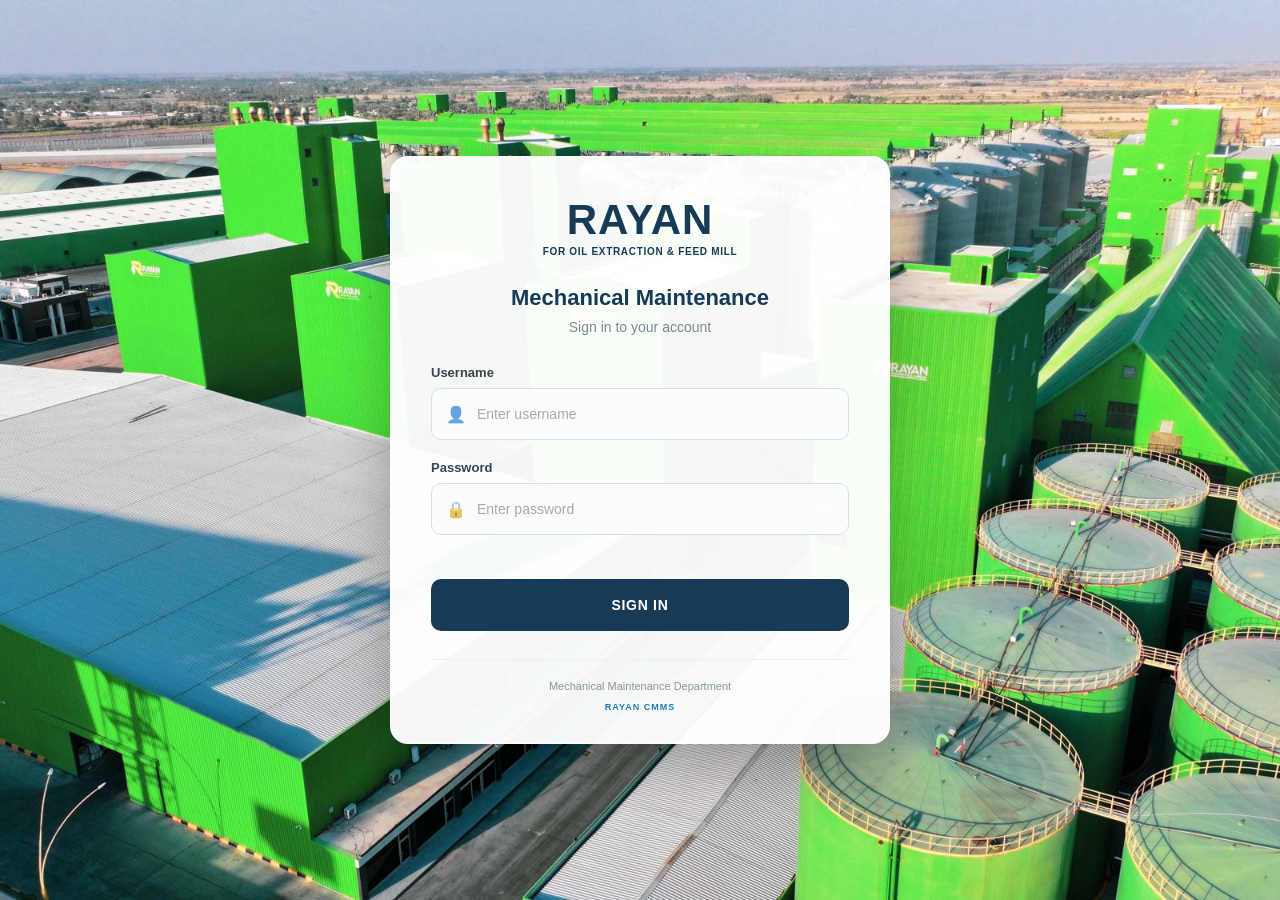
==== RAYAN_CMMS_WEB_HTML_CSS_JS/daily-report-approvals.html @ e552eb0a "Prepare CMMS for Render deployment" ====
<!doctype html>
<html lang="en">
<head>
  <meta charset="utf-8">
  <meta name="viewport" content="width=device-width, initial-scale=1"><meta name="theme-color" content="#062857"><meta name="mobile-web-app-capable" content="yes"><link rel="manifest" href="manifest.webmanifest">
  <title>Daily Report Approvals | RAYAN CMMS</title>
  <link rel="stylesheet" href="css/approvals.css">
  <link rel="stylesheet" href="css/mobile-web-app.css?v=1">
</head>
<body>
  <header><a href="index.html#daily-reports">← CMMS Dashboard</a><h1>Daily Report Approval Inbox</h1><span id="account-name"></span></header>
  <main><section class="panel"><h2>Submitted reports awaiting review</h2><table><thead><tr><th>Report No.</th><th>Date</th><th>Technician</th><th>Shift</th><th>Equipment</th><th>Actions</th></tr></thead><tbody id="approval-rows"><tr><td colspan="6">Loading reports…</td></tr></tbody></table></section><aside class="panel details"><h2>Approval details</h2><div id="approval-detail">Choose a submitted report to view its activity summary.</div></aside></main>
  <script src="js/api.js?v=4"></script>
  <script src="js/daily-report-approvals.js"></script>
</body>
</html>
---- RAYAN_CMMS_WEB_HTML_CSS_JS/css/approvals.css ----
:root{--ink:#102b5d;--blue:#075cf5;--line:#e2e8f2;--bg:#f5f8fc;--red:#d92d3a}*{box-sizing:border-box}body{margin:0;background:var(--bg);font-family:Arial,sans-serif;color:var(--ink)}header{height:74px;background:#08285a;color:#fff;display:flex;align-items:center;padding:0 35px;gap:25px}header a{color:#fff;text-decoration:none;font-size:13px}header h1{font-size:22px;margin:0}header span{margin-left:auto;font-size:13px;color:#d5e2f8}main{display:grid;grid-template-columns:minmax(0,1fr) 330px;gap:18px;padding:28px;max-width:1450px;margin:auto}.panel{background:#fff;border:1px solid var(--line);border-radius:9px;box-shadow:0 3px 13px #0d32630a}.panel h2{font-size:16px;margin:0;padding:18px;border-bottom:1px solid var(--line)}table{border-collapse:collapse;width:100%}th,td{padding:14px;text-align:left;border-bottom:1px solid var(--line);font-size:13px}th{font-size:11px;background:#fbfcff}.code{color:#075cf5;font-weight:bold}.button{border:1px solid #c9d6ea;background:#fff;border-radius:5px;padding:7px 10px;color:var(--ink);font-weight:bold;cursor:pointer;font-size:11px}.button.primary{background:var(--blue);color:#fff;border-color:var(--blue)}.button.danger{color:var(--red);border-color:#fecbd0}.details{padding-bottom:16px}.details h3{font-size:17px;margin:16px}.details p{font-size:13px;margin:13px 16px;line-height:1.5}.details .actions{padding:5px 16px;display:flex;gap:8px}.error{color:var(--red)}@media(max-width:900px){main{grid-template-columns:1fr;padding:14px}.details{min-height:200px}}
---- RAYAN_CMMS_WEB_HTML_CSS_JS/css/mobile-web-app.css ----
/* Shared mobile Web App layer — loaded after each page stylesheet. */
:root{color-scheme:light}html{-webkit-text-size-adjust:100%;text-size-adjust:100%}body{overflow-x:hidden;-webkit-tap-highlight-color:transparent}button,input,select,textarea{touch-action:manipulation}.content,.main-content{min-width:0}.mobile-menu-button,.mobile-sidebar-backdrop{display:none}

@media (max-width:760px){
  body.mobile-shell-ready{overflow-x:hidden}
  .mobile-menu-button{position:fixed;z-index:42;top:13px;left:13px;display:grid;width:43px;height:43px;padding:11px 10px;border:1px solid #c7d7ef;border-radius:12px;background:#fff;box-shadow:0 7px 20px #06285728;gap:5px;cursor:pointer;transition:transform .2s ease,background .2s ease}
  .mobile-menu-button span{display:block;height:2px;border-radius:10px;background:#0b356f;transition:transform .2s ease,opacity .2s ease}
  body.sidebar-open .mobile-menu-button{background:#e9f2ff;transform:translateX(226px)}
  body.sidebar-open .mobile-menu-button span:nth-child(1){transform:translateY(7px) rotate(45deg)}body.sidebar-open .mobile-menu-button span:nth-child(2){opacity:0}body.sidebar-open .mobile-menu-button span:nth-child(3){transform:translateY(-7px) rotate(-45deg)}
  .mobile-sidebar-backdrop{position:fixed;z-index:29;inset:0;border:0;background:#01173788;opacity:0;pointer-events:none;transition:opacity .22s ease;cursor:pointer}.sidebar-open .mobile-sidebar-backdrop{opacity:1;pointer-events:auto}
  .shell .sidebar,.app .sidebar{position:fixed;z-index:35;inset:0 auto 0 0;width:min(82vw,294px);min-width:0;padding-top:18px;transform:translateX(-105%);transition:transform .25s cubic-bezier(.2,.8,.2,1);box-shadow:12px 0 35px #00183a45}.sidebar-open .shell .sidebar,.sidebar-open .app .sidebar{transform:translateX(0)}
  .shell .brand,.app .brand{min-height:80px;padding:10px 18px 15px}.shell .brand-mark{font-size:34px}.shell .brand b,.app .brand-title{font-size:25px}.shell .brand small,.app .brand-subtitle{font-size:10px}.shell .nav,.app .sidebar-nav{padding:12px 14px}.shell .nav-link,.app .nav-item{min-height:46px;font-size:15px}.shell .nav-link i,.app .nav-icon{width:24px;font-size:18px}.shell .profile,.app .sidebar-bottom{padding:14px 16px 16px}.shell .profile>span:not(.avatar),.shell .profile strong,.app .user-details,.app .user-arrow{display:flex}
  .shell .content,.app .main-content{margin-left:0;padding:76px 13px 28px}
  .shell .page-header,.app .topbar{display:flex;align-items:flex-start;flex-direction:column;gap:16px;margin-bottom:18px}.shell .page-header h1,.app .page-title h1{font-size:26px;letter-spacing:-.7px}.shell .page-header p,.app .page-title p{font-size:13px;line-height:1.45}.shell .header-actions{display:grid;width:100%;grid-template-columns:minmax(0,1fr) auto;gap:8px}.shell .search{grid-column:1/-1;width:100%;height:45px}.shell .filter-button{justify-content:center;width:46px;padding:0;font-size:0}.shell .filter-button span{display:none}.shell .filter-button:first-letter{font-size:18px}.shell .date-button{min-width:0;width:auto;justify-content:center;padding:0 11px;font-size:0}.shell .date-button span{display:none}.shell .primary{grid-column:1/-1;width:100%;height:46px;font-size:14px}
  .shell .metric-grid{grid-template-columns:repeat(2,minmax(0,1fr));gap:9px;margin-bottom:13px}.shell .metric{height:132px;padding:14px;border-radius:12px}.shell .metric h3{font-size:11px;line-height:1.25}.shell .metric b{margin-top:18px;font-size:25px}.shell .metric .glyph{top:auto;right:13px;bottom:13px;width:35px;height:35px;font-size:18px}.shell .metric .trend{font-size:10px;max-width:92px;line-height:1.25}.shell .workspace,.shell .kpi-layout{grid-template-columns:1fr;gap:10px}.shell .panel{border-radius:12px}.shell .tabs{height:50px;gap:20px;padding:0 13px;overflow-x:auto;scrollbar-width:none}.shell .tabs::-webkit-scrollbar{display:none}.shell .tab{height:50px;white-space:nowrap}.shell .table-wrap{-webkit-overflow-scrolling:touch}.shell .pagination{gap:8px;min-height:54px;padding:0 12px;overflow-x:auto;white-space:nowrap}.shell .pagination>span:first-child{display:none}.shell .split{grid-template-columns:1fr}.shell .equipment-list{display:none}.shell .chart-panel{min-height:230px;padding:15px}.shell .bars{gap:8px}.shell .h-bars span{width:96px}.shell .detail{display:block}.shell .detail-list div{font-size:11px}.shell .toast{right:13px;bottom:14px;max-width:calc(100vw - 26px);border-radius:10px}
  .app .topbar-actions{display:grid;width:100%;grid-template-columns:1fr auto;gap:8px}.app .top-search{grid-column:1/-1;width:100%;height:45px}.app .filter-button{width:46px;padding:0;justify-content:center;font-size:0}.app .filter-button span{font-size:18px}.app .date-filter{min-width:0;width:auto;padding:0 8px}.app .date-filter>span:first-child,.app .date-filter>span:nth-of-type(2){display:none}.app .date-filter input{width:102px;font-size:11px}.app .new-report-button{grid-column:1/-1;width:100%;min-height:46px}.app .stats-grid{display:grid;grid-auto-flow:column;grid-auto-columns:minmax(155px,78vw);grid-template-columns:none;overflow-x:auto;scroll-snap-type:x mandatory;scrollbar-width:none;padding-bottom:3px;margin:0 -13px 14px;padding-left:13px;padding-right:13px}.app .stats-grid::-webkit-scrollbar{display:none}.app .stat-card{min-height:128px;padding:15px;scroll-snap-align:start;border-radius:12px}.app .stat-title{font-size:11px}.app .stat-value{margin-top:16px;font-size:26px}.app .stat-change{margin-top:12px}.app .stat-icon{flex-basis:38px;width:38px;height:38px;font-size:17px}.app .reports-layout{grid-template-columns:1fr;gap:10px}.app .reports-panel,.app .details-panel{border-radius:12px}.app .report-tabs{min-height:51px;padding-left:0;scrollbar-width:none}.app .report-tabs::-webkit-scrollbar{display:none}.app .report-tab{padding:0 14px;font-size:12px}.app .table-container{-webkit-overflow-scrolling:touch}.app .table-container table{min-width:940px}.app .table-container th{height:45px}.app .table-container td{height:53px;font-size:11px}.app .pagination{min-height:58px;flex-wrap:wrap;justify-content:center;padding:10px}.app .pagination-info,.app .rows-per-page{width:100%;justify-content:center}.app .details-panel{min-height:auto}.app .empty-details{min-height:210px}.app .details-content{padding:15px}
  .tool-bar{position:sticky;top:0;z-index:20;height:auto;min-height:54px;padding:9px 11px;gap:7px;flex-wrap:wrap;border-bottom:1px solid #ffffff1c}.tool-bar a,.tool-bar button{font-size:11px}.tool-bar span{order:3;flex:1 0 100%;overflow:hidden;text-align:center;text-overflow:ellipsis;white-space:nowrap}.report-paper{width:100%;margin:0;padding:12px 10px 88px;box-shadow:none}.report-head{grid-template-columns:1fr;gap:11px;min-width:0;padding-bottom:11px}.company-logo,.report-title{text-align:center}.company-logo img{width:210px;margin:auto}.company-logo span{margin-left:0}.report-title h1{font-size:22px;line-height:1.18}.report-title h2{margin-top:7px;font-size:14px}.form-meta{width:100%}.form-meta div{min-height:32px;padding:0 12px;font-size:12px}.report-info{grid-template-columns:1fr;min-width:0;margin:10px 0}.info-column{padding:9px 11px}.info-column+.info-column{border-top:1px solid var(--line);border-left:0}.info-column label{grid-template-columns:1fr;gap:3px;min-height:auto;margin:7px 0;font-size:12px}.info-column input,.info-column select{height:34px;font-size:14px}.activity-tools{align-items:stretch;flex-direction:column;gap:9px;margin:8px 0}.activity-tools>div{align-items:flex-start;flex-direction:column;gap:3px}.add-page-button{width:100%;min-height:40px}.activity-page{overflow-x:auto;max-width:100%;-webkit-overflow-scrolling:touch;border-radius:7px}.activity-page-label,.activity-table{min-width:1040px}.activity-table th{font-size:11px}.report-bottom{grid-template-columns:1fr;min-width:0}.parts-table{min-width:650px}.report-bottom>table{overflow-x:auto;display:block;max-width:100%;-webkit-overflow-scrolling:touch}.notes-box{min-height:160px}.notes-heading{height:auto;min-height:42px;align-items:stretch;flex-wrap:wrap;padding:9px 10px;gap:8px}.notes-heading span{min-height:31px;margin-left:auto;border:0;padding:0;font-size:11px}.notes-heading output{width:80px}.notes-box textarea{min-height:125px}.form-actions{position:sticky;bottom:0;z-index:15;flex-wrap:wrap;margin:15px -10px -88px;padding:10px;background:#fff;box-shadow:0 -6px 18px #0928581c}.form-actions p{flex:1 0 100%;margin:0 0 2px;font-size:11px}.form-actions button{flex:1;padding:10px 7px;font-size:11px}
  .login-page{min-height:100svh;padding:18px 13px;align-items:center}.login-card{width:100%;max-width:410px;border-radius:16px}.login-card .brand-name{font-size:38px}.login-title h1{font-size:23px}
}

@media (max-width:380px){.app .date-filter{display:none}.shell .metric b{font-size:22px}.shell .metric .trend{font-size:9px}.tool-bar a,.tool-bar button{padding:7px 4px}.form-actions button{font-size:10px}}
@media (prefers-reduced-motion:reduce){*,*::before,*::after{scroll-behavior:auto!important;transition-duration:.01ms!important;animation-duration:.01ms!important}}
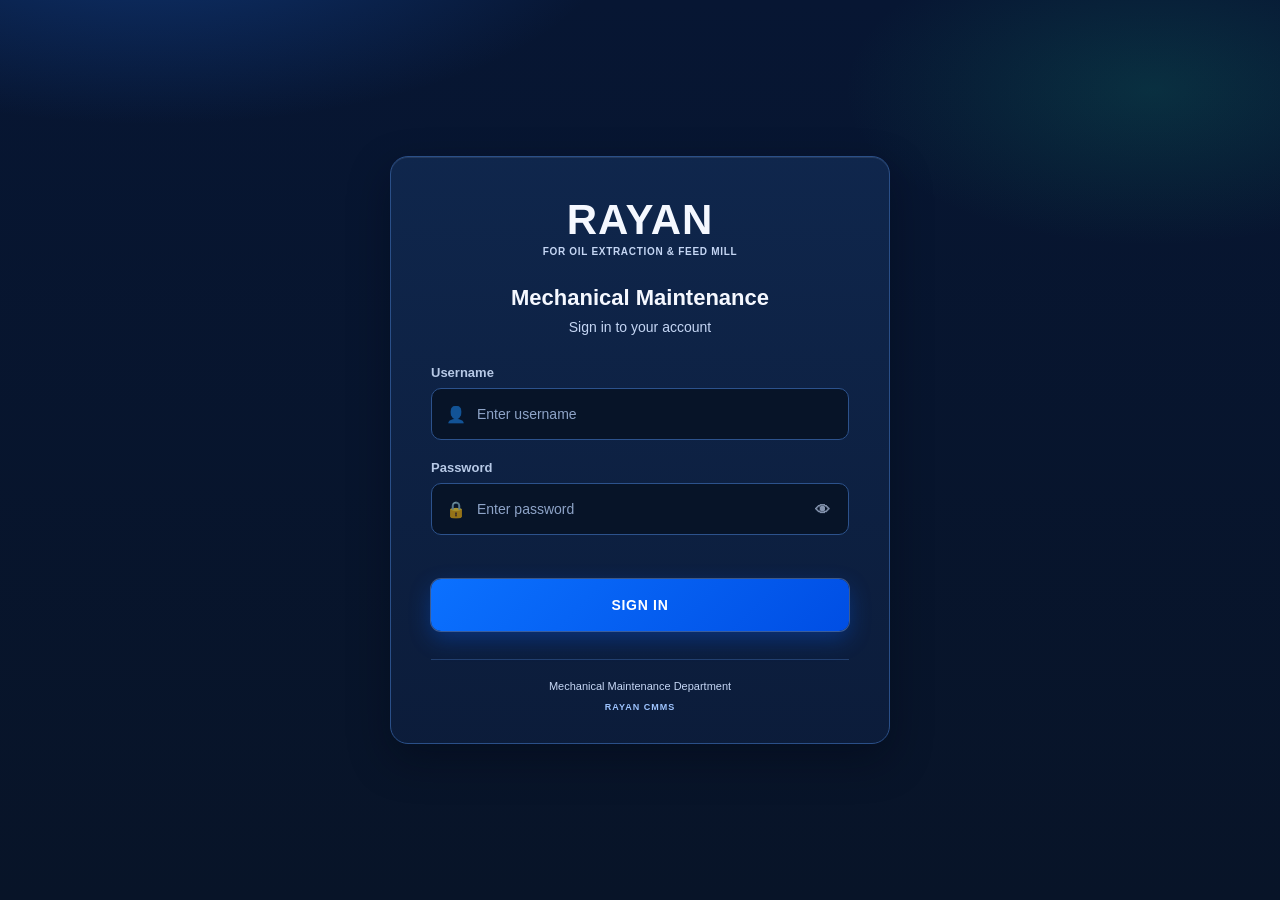
==== commit 4352110c: "Publish the current CMMS for the Render free plan." ====
--- a/RAYAN_CMMS_WEB_HTML_CSS_JS/daily-report-approvals.html
+++ b/RAYAN_CMMS_WEB_HTML_CSS_JS/daily-report-approvals.html
@@ -10,7 +10,7 @@
 <body>
   <header><a href="index.html#daily-reports">← CMMS Dashboard</a><h1>Daily Report Approval Inbox</h1><span id="account-name"></span></header>
   <main><section class="panel"><h2>Submitted reports awaiting review</h2><table><thead><tr><th>Report No.</th><th>Date</th><th>Technician</th><th>Shift</th><th>Equipment</th><th>Actions</th></tr></thead><tbody id="approval-rows"><tr><td colspan="6">Loading reports…</td></tr></tbody></table></section><aside class="panel details"><h2>Approval details</h2><div id="approval-detail">Choose a submitted report to view its activity summary.</div></aside></main>
-  <script src="js/api.js?v=4"></script>
+  <script src="js/api.js?v=5"></script>
   <script src="js/daily-report-approvals.js"></script>
 </body>
 </html>
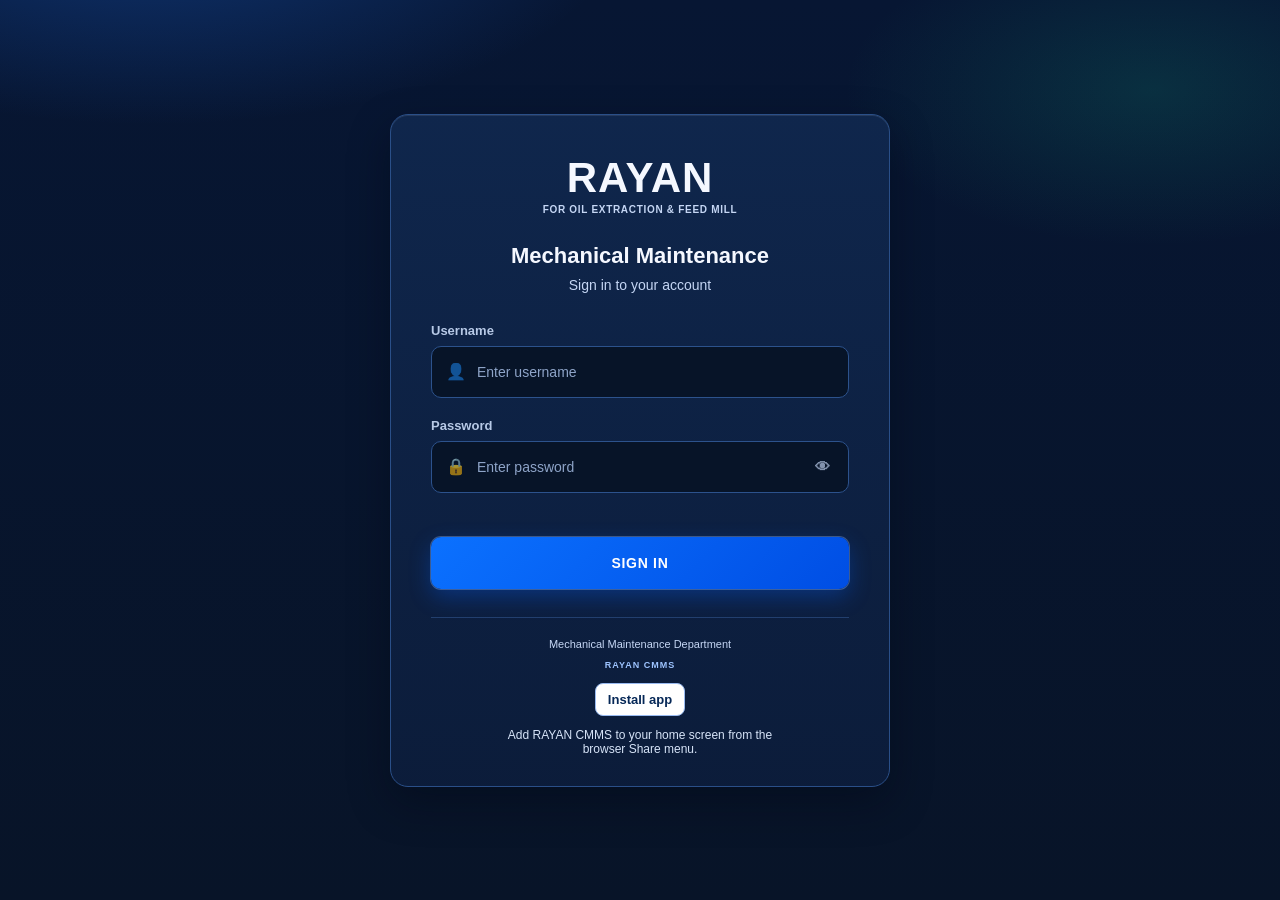
==== commit 8598bad0: "Make RAYAN CMMS installable as a web app on laptop and phone." ====
--- a/RAYAN_CMMS_WEB_HTML_CSS_JS/daily-report-approvals.html
+++ b/RAYAN_CMMS_WEB_HTML_CSS_JS/daily-report-approvals.html
@@ -2,7 +2,7 @@
 <html lang="en">
 <head>
   <meta charset="utf-8">
-  <meta name="viewport" content="width=device-width, initial-scale=1"><meta name="theme-color" content="#062857"><meta name="mobile-web-app-capable" content="yes"><link rel="manifest" href="manifest.webmanifest">
+  <meta name="viewport" content="width=device-width, initial-scale=1"><meta name="theme-color" content="#062857"><meta name="mobile-web-app-capable" content="yes"><meta name="apple-mobile-web-app-capable" content="yes"><link rel="manifest" href="manifest.webmanifest"><link rel="icon" href="icons/icon-192.png" type="image/png"><link rel="apple-touch-icon" href="icons/apple-touch-icon.png"><meta name="apple-mobile-web-app-title" content="RAYAN CMMS">
   <title>Daily Report Approvals | RAYAN CMMS</title>
   <link rel="stylesheet" href="css/approvals.css">
   <link rel="stylesheet" href="css/mobile-web-app.css?v=1">
@@ -10,6 +10,7 @@
 <body>
   <header><a href="index.html#daily-reports">← CMMS Dashboard</a><h1>Daily Report Approval Inbox</h1><span id="account-name"></span></header>
   <main><section class="panel"><h2>Submitted reports awaiting review</h2><table><thead><tr><th>Report No.</th><th>Date</th><th>Technician</th><th>Shift</th><th>Equipment</th><th>Actions</th></tr></thead><tbody id="approval-rows"><tr><td colspan="6">Loading reports…</td></tr></tbody></table></section><aside class="panel details"><h2>Approval details</h2><div id="approval-detail">Choose a submitted report to view its activity summary.</div></aside></main>
+  <script src="js/pwa.js?v=1"></script>
   <script src="js/api.js?v=5"></script>
   <script src="js/daily-report-approvals.js"></script>
 </body>
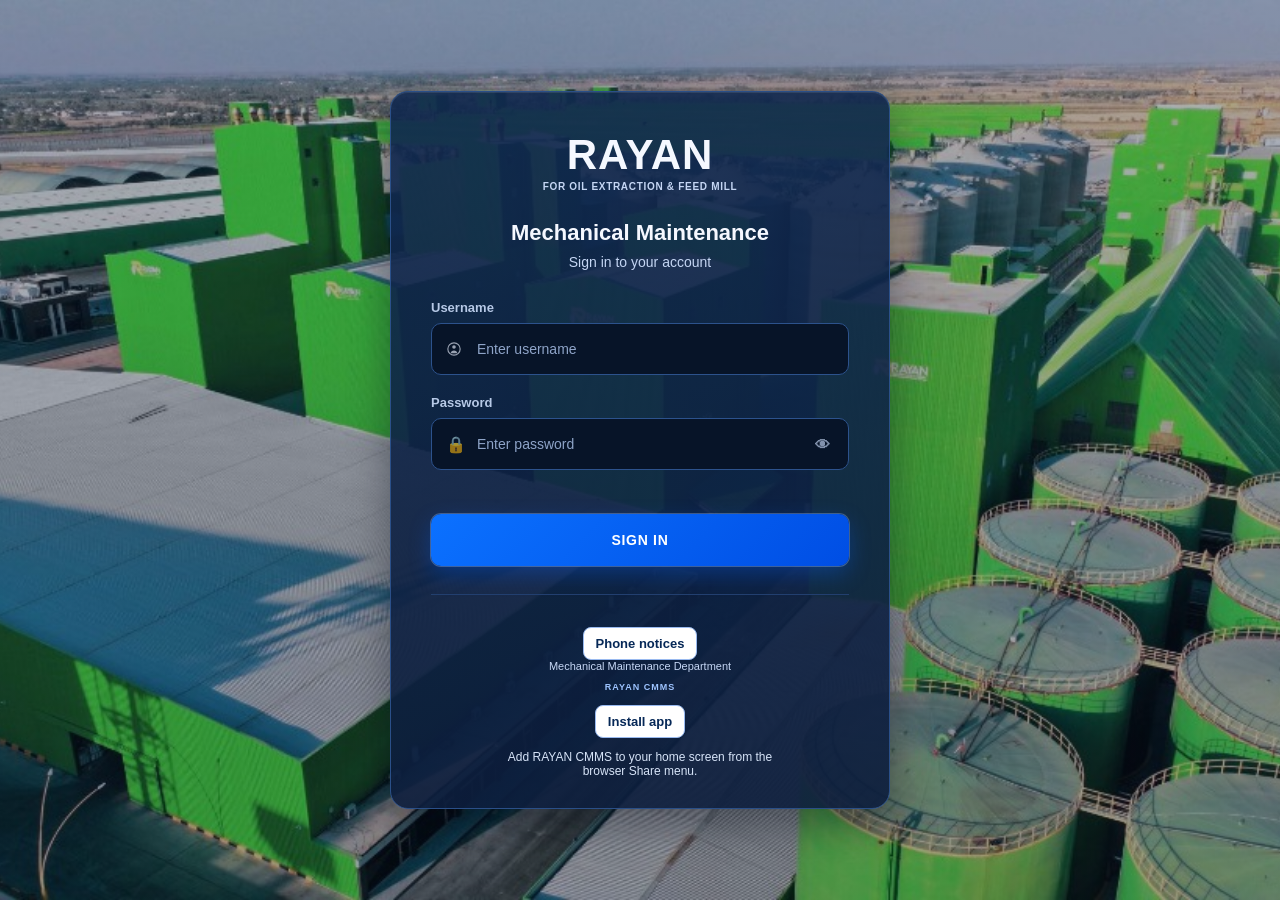
==== commit 97d4b867: "Make the CMMS shell responsive and smoother on phones and tablets." ====
--- a/RAYAN_CMMS_WEB_HTML_CSS_JS/daily-report-approvals.html
+++ b/RAYAN_CMMS_WEB_HTML_CSS_JS/daily-report-approvals.html
@@ -2,10 +2,10 @@
 <html lang="en">
 <head>
   <meta charset="utf-8">
-  <meta name="viewport" content="width=device-width, initial-scale=1"><meta name="theme-color" content="#062857"><meta name="mobile-web-app-capable" content="yes"><meta name="apple-mobile-web-app-capable" content="yes"><link rel="manifest" href="manifest.webmanifest"><link rel="icon" href="icons/icon-192.png" type="image/png"><link rel="apple-touch-icon" href="icons/apple-touch-icon.png"><meta name="apple-mobile-web-app-title" content="RAYAN CMMS">
+  <meta name="viewport" content="width=device-width, initial-scale=1"><meta name="theme-color" content="#062857"><meta name="mobile-web-app-capable" content="yes"><meta name="apple-mobile-web-app-capable" content="yes"><link rel="manifest" href="manifest.webmanifest"><link rel="icon" href="icons/icon-192.png?v=2" type="image/png"><link rel="apple-touch-icon" href="icons/apple-touch-icon.png?v=2"><meta name="apple-mobile-web-app-title" content="RAYAN CMMS">
   <title>Daily Report Approvals | RAYAN CMMS</title>
   <link rel="stylesheet" href="css/approvals.css">
-  <link rel="stylesheet" href="css/mobile-web-app.css?v=1">
+  <link rel="stylesheet" href="css/mobile-web-app.css?v=4">
 </head>
 <body>
   <header><a href="index.html#daily-reports">← CMMS Dashboard</a><h1>Daily Report Approval Inbox</h1><span id="account-name"></span></header>
--- a/RAYAN_CMMS_WEB_HTML_CSS_JS/css/mobile-web-app.css
+++ b/RAYAN_CMMS_WEB_HTML_CSS_JS/css/mobile-web-app.css
@@ -5,7 +5,7 @@
   body.mobile-shell-ready{overflow-x:hidden}
   .mobile-menu-button{position:fixed;z-index:42;top:13px;left:13px;display:grid;width:43px;height:43px;padding:11px 10px;border:1px solid #c7d7ef;border-radius:12px;background:#fff;box-shadow:0 7px 20px #06285728;gap:5px;cursor:pointer;transition:transform .2s ease,background .2s ease}
   .mobile-menu-button span{display:block;height:2px;border-radius:10px;background:#0b356f;transition:transform .2s ease,opacity .2s ease}
-  body.sidebar-open .mobile-menu-button{background:#e9f2ff;transform:translateX(226px)}
+  body.sidebar-open .mobile-menu-button{background:#e9f2ff}
   body.sidebar-open .mobile-menu-button span:nth-child(1){transform:translateY(7px) rotate(45deg)}body.sidebar-open .mobile-menu-button span:nth-child(2){opacity:0}body.sidebar-open .mobile-menu-button span:nth-child(3){transform:translateY(-7px) rotate(-45deg)}
   .mobile-sidebar-backdrop{position:fixed;z-index:29;inset:0;border:0;background:#01173788;opacity:0;pointer-events:none;transition:opacity .22s ease;cursor:pointer}.sidebar-open .mobile-sidebar-backdrop{opacity:1;pointer-events:auto}
   .shell .sidebar,.app .sidebar{position:fixed;z-index:35;inset:0 auto 0 0;width:min(82vw,294px);min-width:0;padding-top:18px;transform:translateX(-105%);transition:transform .25s cubic-bezier(.2,.8,.2,1);box-shadow:12px 0 35px #00183a45}.sidebar-open .shell .sidebar,.sidebar-open .app .sidebar{transform:translateX(0)}
@@ -14,9 +14,124 @@
   .shell .page-header,.app .topbar{display:flex;align-items:flex-start;flex-direction:column;gap:16px;margin-bottom:18px}.shell .page-header h1,.app .page-title h1{font-size:26px;letter-spacing:-.7px}.shell .page-header p,.app .page-title p{font-size:13px;line-height:1.45}.shell .header-actions{display:grid;width:100%;grid-template-columns:minmax(0,1fr) auto;gap:8px}.shell .search{grid-column:1/-1;width:100%;height:45px}.shell .filter-button{justify-content:center;width:46px;padding:0;font-size:0}.shell .filter-button span{display:none}.shell .filter-button:first-letter{font-size:18px}.shell .date-button{min-width:0;width:auto;justify-content:center;padding:0 11px;font-size:0}.shell .date-button span{display:none}.shell .primary{grid-column:1/-1;width:100%;height:46px;font-size:14px}
   .shell .metric-grid{grid-template-columns:repeat(2,minmax(0,1fr));gap:9px;margin-bottom:13px}.shell .metric{height:132px;padding:14px;border-radius:12px}.shell .metric h3{font-size:11px;line-height:1.25}.shell .metric b{margin-top:18px;font-size:25px}.shell .metric .glyph{top:auto;right:13px;bottom:13px;width:35px;height:35px;font-size:18px}.shell .metric .trend{font-size:10px;max-width:92px;line-height:1.25}.shell .workspace,.shell .kpi-layout{grid-template-columns:1fr;gap:10px}.shell .panel{border-radius:12px}.shell .tabs{height:50px;gap:20px;padding:0 13px;overflow-x:auto;scrollbar-width:none}.shell .tabs::-webkit-scrollbar{display:none}.shell .tab{height:50px;white-space:nowrap}.shell .table-wrap{-webkit-overflow-scrolling:touch}.shell .pagination{gap:8px;min-height:54px;padding:0 12px;overflow-x:auto;white-space:nowrap}.shell .pagination>span:first-child{display:none}.shell .split{grid-template-columns:1fr}.shell .equipment-list{display:none}.shell .chart-panel{min-height:230px;padding:15px}.shell .bars{gap:8px}.shell .h-bars span{width:96px}.shell .detail{display:block}.shell .detail-list div{font-size:11px}.shell .toast{right:13px;bottom:14px;max-width:calc(100vw - 26px);border-radius:10px}
   .app .topbar-actions{display:grid;width:100%;grid-template-columns:1fr auto;gap:8px}.app .top-search{grid-column:1/-1;width:100%;height:45px}.app .filter-button{width:46px;padding:0;justify-content:center;font-size:0}.app .filter-button span{font-size:18px}.app .date-filter{min-width:0;width:auto;padding:0 8px}.app .date-filter>span:first-child,.app .date-filter>span:nth-of-type(2){display:none}.app .date-filter input{width:102px;font-size:11px}.app .new-report-button{grid-column:1/-1;width:100%;min-height:46px}.app .stats-grid{display:grid;grid-auto-flow:column;grid-auto-columns:minmax(155px,78vw);grid-template-columns:none;overflow-x:auto;scroll-snap-type:x mandatory;scrollbar-width:none;padding-bottom:3px;margin:0 -13px 14px;padding-left:13px;padding-right:13px}.app .stats-grid::-webkit-scrollbar{display:none}.app .stat-card{min-height:128px;padding:15px;scroll-snap-align:start;border-radius:12px}.app .stat-title{font-size:11px}.app .stat-value{margin-top:16px;font-size:26px}.app .stat-change{margin-top:12px}.app .stat-icon{flex-basis:38px;width:38px;height:38px;font-size:17px}.app .reports-layout{grid-template-columns:1fr;gap:10px}.app .reports-panel,.app .details-panel{border-radius:12px}.app .report-tabs{min-height:51px;padding-left:0;scrollbar-width:none}.app .report-tabs::-webkit-scrollbar{display:none}.app .report-tab{padding:0 14px;font-size:12px}.app .table-container{-webkit-overflow-scrolling:touch}.app .table-container table{min-width:940px}.app .table-container th{height:45px}.app .table-container td{height:53px;font-size:11px}.app .pagination{min-height:58px;flex-wrap:wrap;justify-content:center;padding:10px}.app .pagination-info,.app .rows-per-page{width:100%;justify-content:center}.app .details-panel{min-height:auto}.app .empty-details{min-height:210px}.app .details-content{padding:15px}
-  .tool-bar{position:sticky;top:0;z-index:20;height:auto;min-height:54px;padding:9px 11px;gap:7px;flex-wrap:wrap;border-bottom:1px solid #ffffff1c}.tool-bar a,.tool-bar button{font-size:11px}.tool-bar span{order:3;flex:1 0 100%;overflow:hidden;text-align:center;text-overflow:ellipsis;white-space:nowrap}.report-paper{width:100%;margin:0;padding:12px 10px 88px;box-shadow:none}.report-head{grid-template-columns:1fr;gap:11px;min-width:0;padding-bottom:11px}.company-logo,.report-title{text-align:center}.company-logo img{width:210px;margin:auto}.company-logo span{margin-left:0}.report-title h1{font-size:22px;line-height:1.18}.report-title h2{margin-top:7px;font-size:14px}.form-meta{width:100%}.form-meta div{min-height:32px;padding:0 12px;font-size:12px}.report-info{grid-template-columns:1fr;min-width:0;margin:10px 0}.info-column{padding:9px 11px}.info-column+.info-column{border-top:1px solid var(--line);border-left:0}.info-column label{grid-template-columns:1fr;gap:3px;min-height:auto;margin:7px 0;font-size:12px}.info-column input,.info-column select{height:34px;font-size:14px}.activity-tools{align-items:stretch;flex-direction:column;gap:9px;margin:8px 0}.activity-tools>div{align-items:flex-start;flex-direction:column;gap:3px}.add-page-button{width:100%;min-height:40px}.activity-page{overflow-x:auto;max-width:100%;-webkit-overflow-scrolling:touch;border-radius:7px}.activity-page-label,.activity-table{min-width:1040px}.activity-table th{font-size:11px}.report-bottom{grid-template-columns:1fr;min-width:0}.parts-table{min-width:650px}.report-bottom>table{overflow-x:auto;display:block;max-width:100%;-webkit-overflow-scrolling:touch}.notes-box{min-height:160px}.notes-heading{height:auto;min-height:42px;align-items:stretch;flex-wrap:wrap;padding:9px 10px;gap:8px}.notes-heading span{min-height:31px;margin-left:auto;border:0;padding:0;font-size:11px}.notes-heading output{width:80px}.notes-box textarea{min-height:125px}.form-actions{position:sticky;bottom:0;z-index:15;flex-wrap:wrap;margin:15px -10px -88px;padding:10px;background:#fff;box-shadow:0 -6px 18px #0928581c}.form-actions p{flex:1 0 100%;margin:0 0 2px;font-size:11px}.form-actions button{flex:1;padding:10px 7px;font-size:11px}
+  .tool-bar{position:sticky;top:0;z-index:20;height:auto;min-height:54px;padding:9px 11px;gap:7px;flex-wrap:wrap;border-bottom:1px solid #ffffff1c}.tool-bar a,.tool-bar button{font-size:11px}.tool-bar span{order:3;flex:1 0 100%;overflow:hidden;text-align:center;text-overflow:ellipsis;white-space:nowrap}.report-paper{width:100%;margin:0;padding:12px 10px 88px;box-shadow:none}.report-head{grid-template-columns:1fr;gap:11px;min-width:0;padding-bottom:11px}.company-logo,.report-title{text-align:center}.company-logo img{width:min(320px,90vw);max-height:none;margin:auto}.company-logo span{margin-left:0}.report-title h1{font-size:22px;line-height:1.18}.report-title h2{margin-top:7px;font-size:14px}.form-meta{width:100%}.form-meta div{min-height:32px;padding:0 12px;font-size:12px}.report-info{grid-template-columns:1fr;min-width:0;margin:10px 0}.info-column{padding:9px 11px}.info-column+.info-column{border-top:1px solid var(--line);border-left:0}.info-column label{grid-template-columns:1fr;gap:3px;min-height:auto;margin:7px 0;font-size:12px}.info-column input,.info-column select{height:34px;font-size:14px}.activity-tools{align-items:stretch;flex-direction:column;gap:9px;margin:8px 0}.activity-tools>div{align-items:flex-start;flex-direction:column;gap:3px}.add-page-button{width:100%;min-height:40px}.activity-page{overflow-x:auto;max-width:100%;-webkit-overflow-scrolling:touch;border-radius:7px}.activity-page-label,.activity-table{min-width:1040px}.activity-table th{font-size:11px}.report-bottom{grid-template-columns:1fr;min-width:0}.parts-table{min-width:650px}.report-bottom>table{overflow-x:auto;display:block;max-width:100%;-webkit-overflow-scrolling:touch}.notes-box{min-height:160px}.notes-heading{height:auto;min-height:42px;align-items:stretch;flex-wrap:wrap;padding:9px 10px;gap:8px}.notes-heading span{min-height:31px;margin-left:auto;border:0;padding:0;font-size:11px}.notes-heading output{width:80px}.notes-box textarea{min-height:125px}.form-actions{position:sticky;bottom:0;z-index:15;flex-wrap:wrap;margin:15px -10px -88px;padding:10px;background:#fff;box-shadow:0 -6px 18px #0928581c}.form-actions p{flex:1 0 100%;margin:0 0 2px;font-size:11px}.form-actions button{flex:1;padding:10px 7px;font-size:11px}
   .login-page{min-height:100svh;padding:18px 13px;align-items:center}.login-card{width:100%;max-width:410px;border-radius:16px}.login-card .brand-name{font-size:38px}.login-title h1{font-size:23px}
 }
 
 @media (max-width:380px){.app .date-filter{display:none}.shell .metric b{font-size:22px}.shell .metric .trend{font-size:9px}.tool-bar a,.tool-bar button{padding:7px 4px}.form-actions button{font-size:10px}}
-@media (prefers-reduced-motion:reduce){*,*::before,*::after{scroll-behavior:auto!important;transition-duration:.01ms!important;animation-duration:.01ms!important}}
+
+@media (max-width:980px){
+  html,body,.shell,.app{max-width:100%;overflow-x:hidden}
+  html body .shell .sidebar,
+  html[dir="rtl"] body .shell .sidebar,
+  html body .app .sidebar,
+  html[dir="rtl"] body .app .sidebar{
+    position:fixed;top:0;bottom:0;left:auto;right:auto;inset-inline-start:0;width:min(84vw,300px);min-width:0;margin:0;
+    transform:translate3d(-105%,0,0);z-index:40
+  }
+  html[dir="rtl"] body .shell .sidebar,
+  html[dir="rtl"] body .app .sidebar{transform:translate3d(105%,0,0)}
+  html body.sidebar-open .shell .sidebar,
+  html body.sidebar-open .app .sidebar,
+  html[dir="rtl"] body.sidebar-open .shell .sidebar,
+  html[dir="rtl"] body.sidebar-open .app .sidebar{transform:translate3d(0,0,0)}
+  html body .mobile-menu-button{
+    display:grid;top:calc(12px + env(safe-area-inset-top));left:auto;right:auto;
+    inset-inline-start:calc(12px + env(safe-area-inset-inline-start));z-index:50;transform:none
+  }
+  html body .mobile-sidebar-backdrop{display:block}
+  html body .shell .sidebar,
+  html[dir="rtl"] body .shell .sidebar,
+  html body .app .sidebar,
+  html[dir="rtl"] body .app .sidebar{
+    padding-top:calc(18px + env(safe-area-inset-top));
+    padding-bottom:env(safe-area-inset-bottom);
+    transition:transform .28s cubic-bezier(.2,.8,.2,1)
+  }
+  html body .shell .content,
+  html[dir="rtl"] body .shell .content,
+  html[dir="rtl"] body .content,
+  html body .app .main-content,
+  html[dir="rtl"] body .app .main-content,
+  html[dir="rtl"] body .main-content{
+    margin-left:0;margin-right:0;margin-inline:0;width:auto;max-width:100%;min-width:0;
+    padding:calc(72px + env(safe-area-inset-top)) 12px calc(28px + env(safe-area-inset-bottom))
+  }
+  html body .shell .nav-link,
+  html body .app .nav-item{text-align:start}
+  html body .page-header,
+  html body .app .topbar{flex-direction:column;align-items:stretch}
+  html body .header-actions,
+  html body .app .topbar-actions{display:flex;flex-wrap:wrap;width:100%;gap:8px}
+  html body .header-actions .primary,
+  html body .header-actions button,
+  html body .app .new-report-button{flex:1 1 140px;min-height:44px}
+  html body .workspace,
+  html body .workspace.lube-board,
+  html body .kpi-layout,
+  html body .split,
+  html body .app .reports-layout{grid-template-columns:minmax(0,1fr)}
+  html body .workspace,
+  html body .panel,
+  html body .lube-paper,
+  html body .job-order{min-width:0;max-width:100%}
+  html body .workspace .panel:has(table),
+  html body .table-wrap,
+  html body .table-container,
+  html body .sheet-scroll{max-width:100%;overflow-x:auto;-webkit-overflow-scrolling:touch}
+  html body .sheet-scroll .lube-table,
+  html body .workspace .panel table,
+  html body .table-container table{min-width:680px}
+  html body .lube-paper input,
+  html body .lube-paper select,
+  html body .lube-paper textarea,
+  html body .job-order input,
+  html body .job-order select,
+  html body .job-order textarea{font-size:16px}
+}
+@media (prefers-reduced-motion:reduce){
+  *,*::before,*::after{scroll-behavior:auto!important;transition-duration:.01ms!important;animation-duration:.01ms!important}
+  .page-settle{animation:none!important}
+}
+
+html{scroll-behavior:smooth}
+body{-webkit-font-smoothing:antialiased;text-rendering:optimizeLegibility}
+.nav,.sidebar-nav,.table-wrap,.table-container,.sheet-scroll,.annual-scroll,.plan-panel ol{overscroll-behavior:contain;-webkit-overflow-scrolling:touch}
+.nav-link,.nav-item,.primary,.detail-button,.report-tab,.page-button{transition:background-color .18s ease,color .18s ease,box-shadow .18s ease,transform .18s ease}
+.page-settle{animation:cmms-settle .28s ease}
+@keyframes cmms-settle{from{opacity:.35;transform:translateY(8px)}to{opacity:1;transform:none}}
+body.sidebar-open{overflow:hidden}
+
+@media (max-width:980px){
+  html body .shell .nav-link,
+  html body .app .nav-item{justify-content:flex-start;gap:12px;font-size:15px;text-align:start}
+  html body .shell .nav-link span,
+  html body .shell .brand span,
+  html body .app .nav-item>span{display:inline;font-size:15px}
+  html body .app .brand>div:last-child{display:block}
+  html body .shell .brand,
+  html body .app .brand{justify-content:flex-start}
+  html body .shell .profile,
+  html body .app .user-card{justify-content:flex-start}
+  html body .shell .profile-id{display:flex;flex-direction:column;min-width:0}
+  html body .app .user-details{display:flex}
+  html body .shell .logout-button,
+  html body .app .signout-button,
+  html body .app .user-arrow{display:inline-flex}
+  html body input,
+  html body select,
+  html body textarea{font-size:16px}
+  html body .primary,
+  html body .detail-button,
+  html body .login-button,
+  html body .new-report-button,
+  html body .nav-link,
+  html body .nav-item{min-height:44px}
+  html body .panel.detail,
+  html body .detail.pending-review{max-height:none}
+  html body .login-page{min-height:100svh;padding:max(16px,env(safe-area-inset-top)) 14px max(18px,env(safe-area-inset-bottom))}
+  html body .login-card{width:min(100%,440px)}
+  html body .content img,
+  html body .main-content img,
+  html body .login-card img{max-width:100%;height:auto}
+}
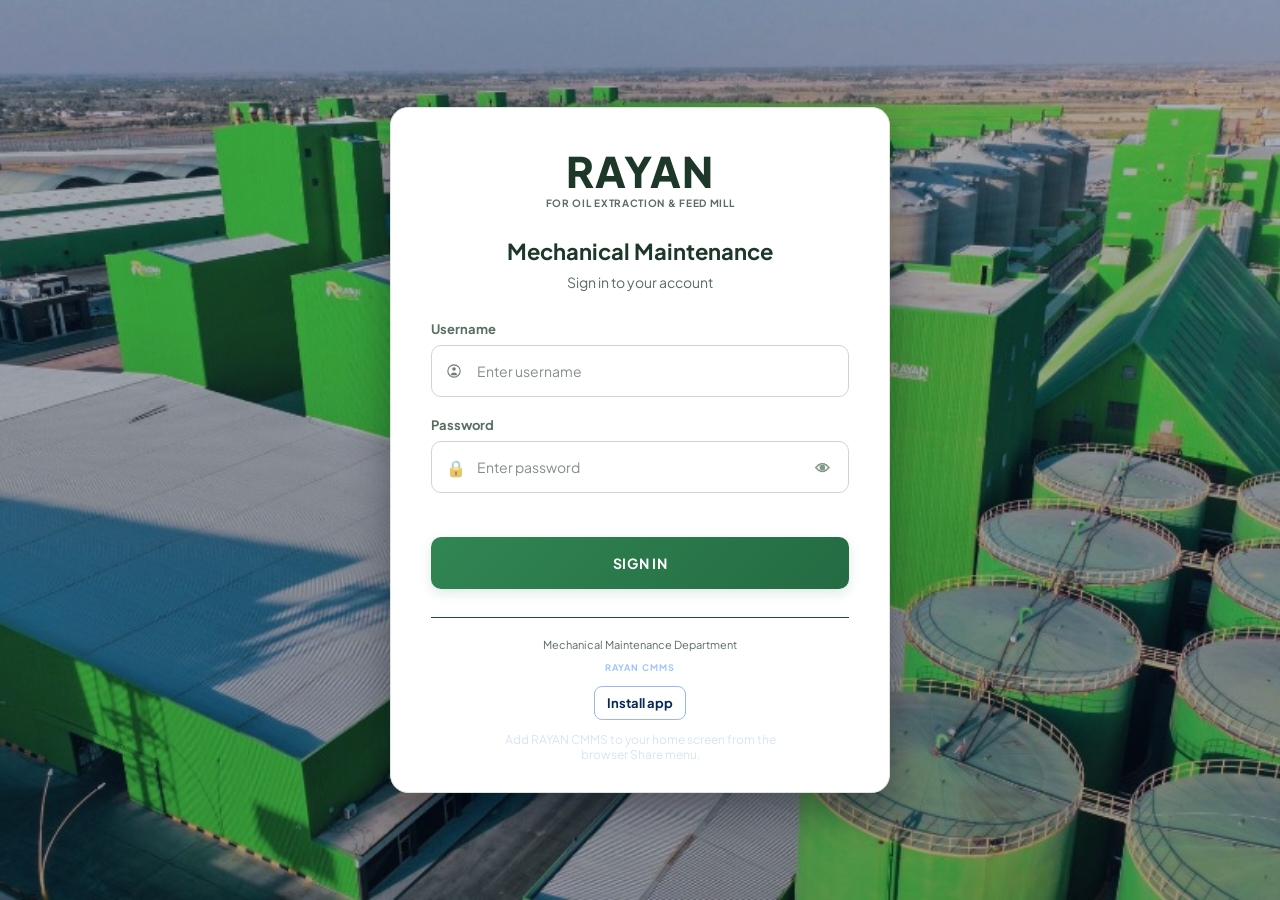
==== commit 6f81c5a9: "Use Plus Jakarta Sans and gold PM checkpoints" ====
--- a/RAYAN_CMMS_WEB_HTML_CSS_JS/daily-report-approvals.html
+++ b/RAYAN_CMMS_WEB_HTML_CSS_JS/daily-report-approvals.html
@@ -6,12 +6,17 @@
   <title>Daily Report Approvals | RAYAN CMMS</title>
   <link rel="stylesheet" href="css/approvals.css">
   <link rel="stylesheet" href="css/mobile-web-app.css?v=4">
+
+<link rel="preconnect" href="https://fonts.googleapis.com">
+<link rel="preconnect" href="https://fonts.gstatic.com" crossorigin>
+<link href="https://fonts.googleapis.com/css2?family=Plus+Jakarta+Sans:wght@400;500;600;700;800&display=swap" rel="stylesheet">
+<link rel="stylesheet" href="css/site-fonts.css?v=1">
 </head>
 <body>
   <header><a href="index.html#daily-reports">← CMMS Dashboard</a><h1>Daily Report Approval Inbox</h1><span id="account-name"></span></header>
   <main><section class="panel"><h2>Submitted reports awaiting review</h2><table><thead><tr><th>Report No.</th><th>Date</th><th>Technician</th><th>Shift</th><th>Equipment</th><th>Actions</th></tr></thead><tbody id="approval-rows"><tr><td colspan="6">Loading reports…</td></tr></tbody></table></section><aside class="panel details"><h2>Approval details</h2><div id="approval-detail">Choose a submitted report to view its activity summary.</div></aside></main>
   <script src="js/pwa.js?v=1"></script>
-  <script src="js/api.js?v=5"></script>
+  <script src="js/api.js?v=7"></script>
   <script src="js/daily-report-approvals.js"></script>
 </body>
 </html>
--- a/RAYAN_CMMS_WEB_HTML_CSS_JS/css/mobile-web-app.css
+++ b/RAYAN_CMMS_WEB_HTML_CSS_JS/css/mobile-web-app.css
@@ -96,7 +96,10 @@
 
 html{scroll-behavior:smooth}
 body{-webkit-font-smoothing:antialiased;text-rendering:optimizeLegibility}
-.nav,.sidebar-nav,.table-wrap,.table-container,.sheet-scroll,.annual-scroll,.plan-panel ol{overscroll-behavior:contain;-webkit-overflow-scrolling:touch}
+.nav,.sidebar-nav,.table-container,.sheet-scroll,.annual-scroll,.plan-panel ol{overscroll-behavior:contain;-webkit-overflow-scrolling:touch}
+.table-wrap{-webkit-overflow-scrolling:touch;overscroll-behavior:auto}
+body[data-live-page="equipment"] .table-wrap,
+body[data-live-page="new-equipment"] .table-wrap{overscroll-behavior:auto;touch-action:pan-y}
 .nav-link,.nav-item,.primary,.detail-button,.report-tab,.page-button{transition:background-color .18s ease,color .18s ease,box-shadow .18s ease,transform .18s ease}
 .page-settle{animation:cmms-settle .28s ease}
 @keyframes cmms-settle{from{opacity:.35;transform:translateY(8px)}to{opacity:1;transform:none}}
--- a/RAYAN_CMMS_WEB_HTML_CSS_JS/css/site-fonts.css
+++ b/RAYAN_CMMS_WEB_HTML_CSS_JS/css/site-fonts.css
@@ -0,0 +1,7 @@
+html[lang="en"] body,
+html[lang="en"] body * {
+  font-family:"Plus Jakarta Sans",Arial,sans-serif!important;
+}
+html[lang="en"] body svg text {
+  font-family:"Plus Jakarta Sans",Arial,sans-serif;
+}
